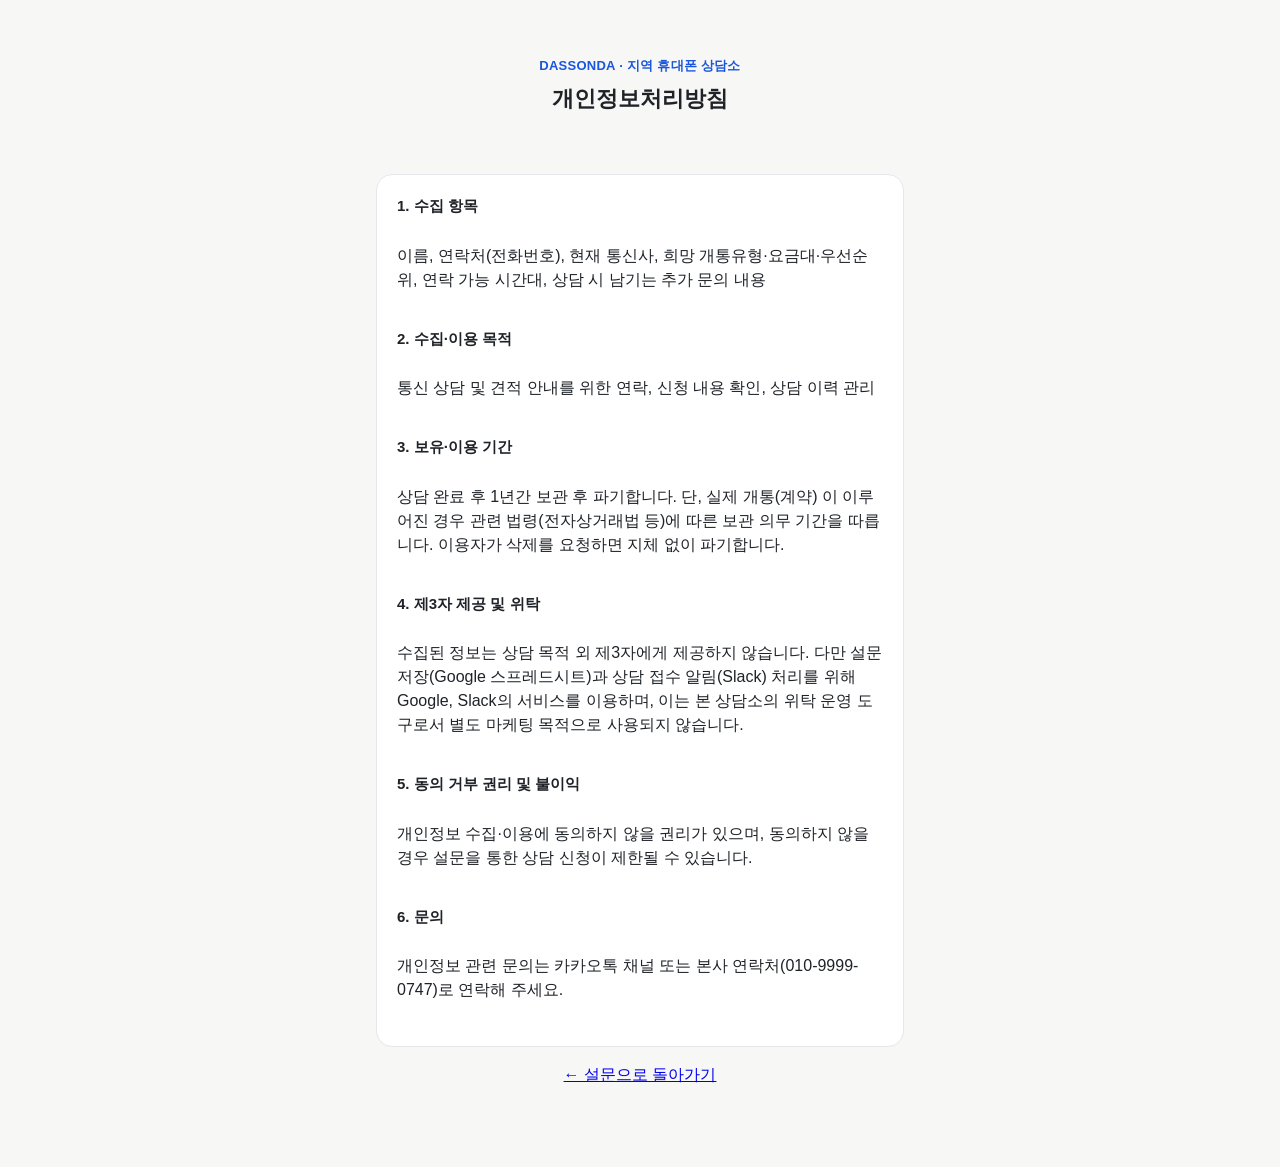
==== privacy.html @ 9d157f2b "다쏜다 설문페이지 초기 배포" ====
<!DOCTYPE html>
<html lang="ko">
<head>
<meta charset="UTF-8" />
<meta name="viewport" content="width=device-width, initial-scale=1.0" />
<title>개인정보처리방침 | 다쏜다 통신 상담</title>
<link rel="stylesheet" href="style.css" />
</head>
<body>
<div class="wrap">
  <header class="hero">
    <div class="eyebrow">DASSONDA · 지역 휴대폰 상담소</div>
    <h1>개인정보처리방침</h1>
  </header>

  <form style="padding-bottom: 8px;">
    <fieldset>
      <legend>1. 수집 항목</legend>
      <p>이름, 연락처(전화번호), 현재 통신사, 희망 개통유형·요금대·우선순위, 연락 가능 시간대,
      상담 시 남기는 추가 문의 내용</p>
    </fieldset>

    <fieldset>
      <legend>2. 수집·이용 목적</legend>
      <p>통신 상담 및 견적 안내를 위한 연락, 신청 내용 확인, 상담 이력 관리</p>
    </fieldset>

    <fieldset>
      <legend>3. 보유·이용 기간</legend>
      <p>상담 완료 후 1년간 보관 후 파기합니다. 단, 실제 개통(계약) 이 이루어진 경우
      관련 법령(전자상거래법 등)에 따른 보관 의무 기간을 따릅니다. 이용자가 삭제를
      요청하면 지체 없이 파기합니다.</p>
    </fieldset>

    <fieldset>
      <legend>4. 제3자 제공 및 위탁</legend>
      <p>수집된 정보는 상담 목적 외 제3자에게 제공하지 않습니다. 다만 설문 저장(Google
      스프레드시트)과 상담 접수 알림(Slack) 처리를 위해 Google, Slack의 서비스를
      이용하며, 이는 본 상담소의 위탁 운영 도구로서 별도 마케팅 목적으로 사용되지
      않습니다.</p>
    </fieldset>

    <fieldset>
      <legend>5. 동의 거부 권리 및 불이익</legend>
      <p>개인정보 수집·이용에 동의하지 않을 권리가 있으며, 동의하지 않을 경우 설문을
      통한 상담 신청이 제한될 수 있습니다.</p>
    </fieldset>

    <fieldset>
      <legend>6. 문의</legend>
      <p>개인정보 관련 문의는 카카오톡 채널 또는 본사 연락처(010-9999-0747)로
      연락해 주세요.</p>
    </fieldset>
  </form>

  <p style="text-align:center;"><a href="index.html">← 설문으로 돌아가기</a></p>
</div>
</body>
</html>
---- style.css ----
:root {
  --bg: #f7f7f5;
  --card: #ffffff;
  --text: #1f2328;
  --muted: #6b7280;
  --accent: #1a56db;
  --accent-dark: #123a9c;
  --border: #e5e7eb;
  --danger: #dc2626;
  --kakao: #fee500;
  --kakao-text: #191919;
}

* {
  box-sizing: border-box;
}

body {
  margin: 0;
  font-family: "Pretendard", "Apple SD Gothic Neo", "Malgun Gothic", sans-serif;
  background: var(--bg);
  color: var(--text);
  line-height: 1.5;
}

.wrap {
  max-width: 560px;
  margin: 0 auto;
  padding: 24px 16px 64px;
}

header.hero {
  padding: 32px 0 24px;
  text-align: center;
}

header.hero .eyebrow {
  color: var(--accent);
  font-weight: 600;
  font-size: 13px;
  letter-spacing: 0.02em;
}

header.hero h1 {
  font-size: 22px;
  line-height: 1.4;
  margin: 8px 0 12px;
}

header.hero p {
  color: var(--muted);
  font-size: 14px;
  margin: 0;
}

.trust-list {
  display: flex;
  flex-direction: column;
  gap: 6px;
  margin: 20px 0 0;
  padding: 16px;
  background: var(--card);
  border: 1px solid var(--border);
  border-radius: 12px;
  font-size: 13px;
  color: var(--muted);
}

.trust-list li {
  list-style: none;
}

form {
  margin-top: 24px;
  background: var(--card);
  border: 1px solid var(--border);
  border-radius: 16px;
  padding: 20px;
}

fieldset {
  border: none;
  padding: 0;
  margin: 0 0 20px;
}

fieldset legend {
  font-weight: 700;
  font-size: 15px;
  margin-bottom: 10px;
  padding: 0;
}

.field {
  margin-bottom: 14px;
}

.field label {
  display: block;
  font-size: 13px;
  font-weight: 600;
  margin-bottom: 6px;
}

.field .hint {
  font-weight: 400;
  color: var(--muted);
  font-size: 12px;
}

input[type="text"],
input[type="tel"],
select,
textarea {
  width: 100%;
  padding: 11px 12px;
  border: 1px solid var(--border);
  border-radius: 8px;
  font-size: 15px;
  background: #fff;
  color: var(--text);
}

textarea {
  resize: vertical;
  min-height: 64px;
}

.radio-group,
.checkbox-group {
  display: flex;
  flex-wrap: wrap;
  gap: 8px;
}

.radio-group label,
.checkbox-group label {
  display: inline-flex;
  align-items: center;
  gap: 6px;
  border: 1px solid var(--border);
  border-radius: 999px;
  padding: 8px 14px;
  font-size: 13px;
  font-weight: 500;
  cursor: pointer;
  background: #fff;
}

.radio-group input,
.checkbox-group input {
  margin: 0;
}

.consent {
  display: flex;
  align-items: flex-start;
  gap: 8px;
  font-size: 13px;
  border-top: 1px solid var(--border);
  padding-top: 16px;
}

.consent a {
  color: var(--accent);
}

.consent input {
  margin-top: 3px;
}

button.submit {
  width: 100%;
  margin-top: 16px;
  padding: 14px;
  border: none;
  border-radius: 10px;
  background: var(--accent);
  color: #fff;
  font-size: 16px;
  font-weight: 700;
  cursor: pointer;
}

button.submit:disabled {
  background: #9ca3af;
  cursor: not-allowed;
}

.error-msg {
  color: var(--danger);
  font-size: 13px;
  margin-top: 8px;
  display: none;
}

.error-msg.show {
  display: block;
}

.state {
  display: none;
  text-align: center;
  padding: 40px 16px;
}

.state.show {
  display: block;
}

.state h2 {
  font-size: 19px;
  margin-bottom: 8px;
}

.state p {
  color: var(--muted);
  font-size: 14px;
  margin-bottom: 24px;
}

.kakao-actions {
  display: flex;
  flex-direction: column;
  gap: 10px;
}

.btn-kakao {
  display: inline-flex;
  align-items: center;
  justify-content: center;
  gap: 8px;
  padding: 14px;
  border-radius: 10px;
  background: var(--kakao);
  color: var(--kakao-text);
  font-weight: 700;
  font-size: 15px;
  text-decoration: none;
}

.btn-secondary {
  display: inline-flex;
  align-items: center;
  justify-content: center;
  padding: 13px;
  border-radius: 10px;
  border: 1px solid var(--border);
  background: #fff;
  color: var(--text);
  font-weight: 600;
  font-size: 14px;
  text-decoration: none;
}

footer.site-footer {
  margin-top: 32px;
  text-align: center;
  font-size: 12px;
  color: var(--muted);
}

footer.site-footer a {
  color: var(--muted);
}

/* ===== 위저드 (질문 1개 = 화면 1개) ===== */

#wizard {
  margin-top: 24px;
  background: var(--card);
  border: 1px solid var(--border);
  border-radius: 16px;
  padding: 20px;
}

.wizard-nav {
  display: flex;
  align-items: center;
  justify-content: space-between;
  margin-bottom: 14px;
}

.back-btn {
  border: none;
  background: none;
  color: var(--accent);
  font-size: 13px;
  font-weight: 600;
  cursor: pointer;
  padding: 0;
}

.progress {
  font-size: 12px;
  color: var(--muted);
  font-weight: 600;
}

.q-text {
  font-size: 18px;
  line-height: 1.4;
  margin: 0 0 8px;
}

.q-help {
  font-size: 13px;
  color: var(--muted);
  margin: 0 0 16px;
}

.q-text-input {
  width: 100%;
  padding: 11px 12px;
  border: 1px solid var(--border);
  border-radius: 8px;
  font-size: 15px;
  margin-bottom: 12px;
}

.option-list {
  display: flex;
  flex-direction: column;
  gap: 10px;
  margin-bottom: 8px;
}

.option-list.multi {
  margin-bottom: 16px;
}

.option-btn {
  width: 100%;
  text-align: left;
  padding: 14px 16px;
  border: 1px solid var(--border);
  border-radius: 10px;
  background: #fff;
  font-size: 15px;
  font-weight: 500;
  color: var(--text);
  cursor: pointer;
}

.option-btn:hover {
  border-color: var(--accent);
  background: #f5f8ff;
}

.option-check {
  display: flex;
  align-items: center;
  gap: 10px;
  padding: 12px 14px;
  border: 1px solid var(--border);
  border-radius: 10px;
  font-size: 14px;
  cursor: pointer;
}

.next-btn {
  width: 100%;
  padding: 14px;
  border: none;
  border-radius: 10px;
  background: var(--accent);
  color: #fff;
  font-size: 16px;
  font-weight: 700;
  cursor: pointer;
  margin-top: 4px;
}

.next-btn:disabled {
  background: #9ca3af;
  cursor: not-allowed;
}

/* ===== 결과 화면 ===== */

.result-cards {
  display: flex;
  flex-direction: column;
  gap: 14px;
  margin: 16px 0;
}

.result-card {
  border: 1px solid var(--border);
  border-radius: 12px;
  padding: 16px;
  text-align: left;
  background: var(--card);
}

.result-card h3 {
  margin: 0 0 8px;
  font-size: 16px;
}

.result-card p {
  margin: 0 0 6px;
  font-size: 14px;
  color: var(--text);
}

.result-card .tone {
  color: var(--muted);
  font-style: italic;
  font-size: 13px;
}

.warn-banner {
  background: #fef3c7;
  border: 1px solid #f59e0b;
  border-radius: 10px;
  padding: 12px 14px;
  font-size: 13px;
  text-align: left;
  margin-bottom: 12px;
}

.urgent-badge {
  background: #fee2e2;
  border: 1px solid var(--danger);
  color: var(--danger);
  border-radius: 10px;
  padding: 10px 14px;
  font-size: 13px;
  font-weight: 700;
  text-align: center;
  margin-bottom: 12px;
}

.disclaimer {
  font-size: 12px;
  color: var(--muted);
  text-align: center;
  margin: 12px 0;
}
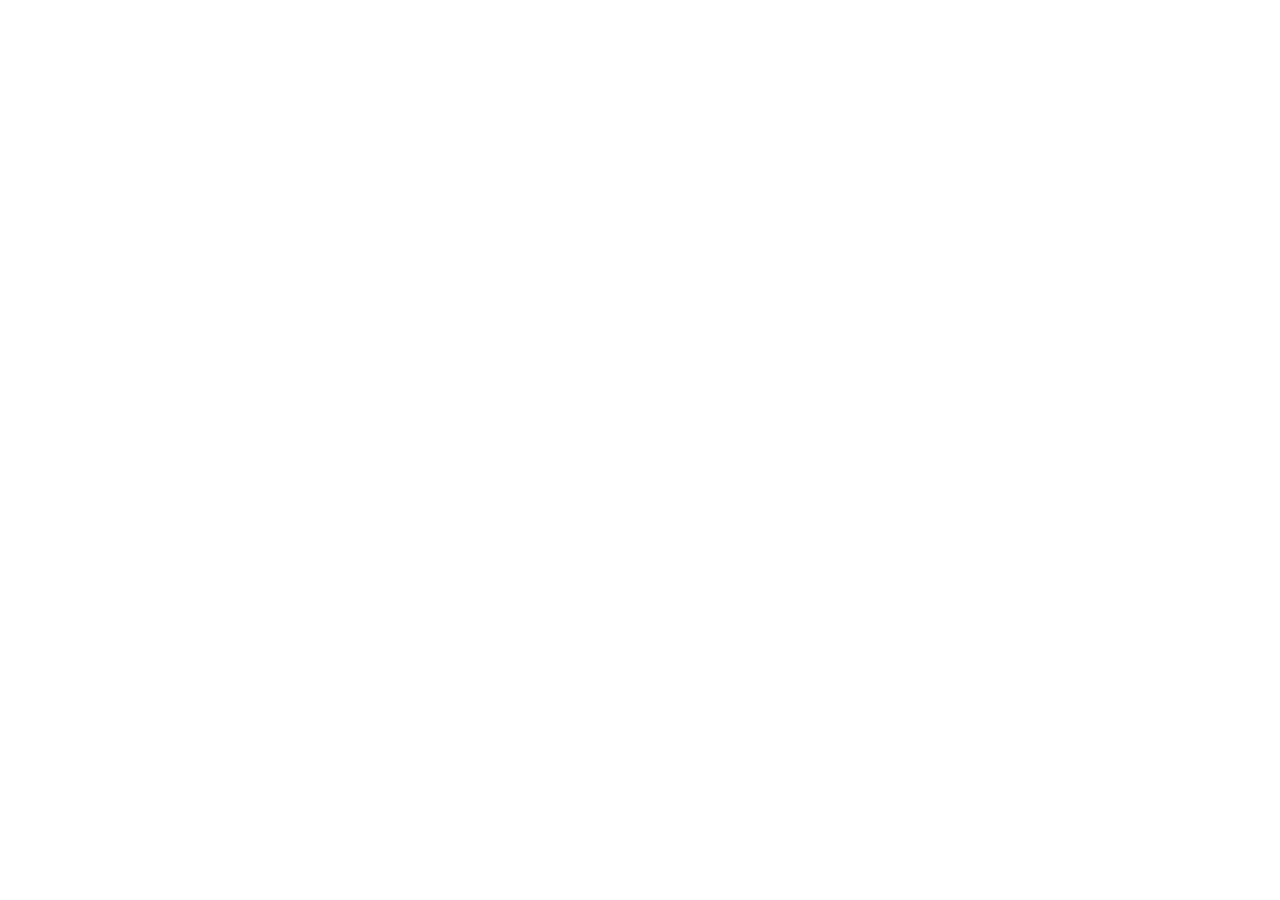
==== commit 4889f6b0: "feat: 고원규통신 디자인 적용, 홈페이지 정책에 맞춘 동의·상품 구성 - 상단 고원규통신 로고 + 다쏜다 광명사거리역점, 메인 문구 교체 - 동의: 전체/수집·이용/제3자 제공" ====
--- a/privacy.html
+++ b/privacy.html
@@ -3,57 +3,12 @@
 <head>
 <meta charset="UTF-8" />
 <meta name="viewport" content="width=device-width, initial-scale=1.0" />
-<title>개인정보처리방침 | 다쏜다 통신 상담</title>
-<link rel="stylesheet" href="style.css" />
+<title>개인정보처리방침 | 고원규통신</title>
+<!-- 개인정보처리방침은 홈페이지 한 곳에서만 관리한다 (2026-10-02). 예전 링크는 여기로 옮겨 보낸다. -->
+<meta http-equiv="refresh" content="0; url=https://go1q.co.kr/privacy.html" />
+<link rel="canonical" href="https://go1q.co.kr/privacy.html" />
 </head>
 <body>
-<div class="wrap">
-  <header class="hero">
-    <div class="eyebrow">DASSONDA · 지역 휴대폰 상담소</div>
-    <h1>개인정보처리방침</h1>
-  </header>
-
-  <form style="padding-bottom: 8px;">
-    <fieldset>
-      <legend>1. 수집 항목</legend>
-      <p>이름, 연락처(전화번호), 현재 통신사, 희망 개통유형·요금대·우선순위, 연락 가능 시간대,
-      상담 시 남기는 추가 문의 내용</p>
-    </fieldset>
-
-    <fieldset>
-      <legend>2. 수집·이용 목적</legend>
-      <p>통신 상담 및 견적 안내를 위한 연락, 신청 내용 확인, 상담 이력 관리</p>
-    </fieldset>
-
-    <fieldset>
-      <legend>3. 보유·이용 기간</legend>
-      <p>상담 완료 후 1년간 보관 후 파기합니다. 단, 실제 개통(계약) 이 이루어진 경우
-      관련 법령(전자상거래법 등)에 따른 보관 의무 기간을 따릅니다. 이용자가 삭제를
-      요청하면 지체 없이 파기합니다.</p>
-    </fieldset>
-
-    <fieldset>
-      <legend>4. 제3자 제공 및 위탁</legend>
-      <p>수집된 정보는 상담 목적 외 제3자에게 제공하지 않습니다. 다만 설문 저장(Google
-      스프레드시트)과 상담 접수 알림(Slack) 처리를 위해 Google, Slack의 서비스를
-      이용하며, 이는 본 상담소의 위탁 운영 도구로서 별도 마케팅 목적으로 사용되지
-      않습니다.</p>
-    </fieldset>
-
-    <fieldset>
-      <legend>5. 동의 거부 권리 및 불이익</legend>
-      <p>개인정보 수집·이용에 동의하지 않을 권리가 있으며, 동의하지 않을 경우 설문을
-      통한 상담 신청이 제한될 수 있습니다.</p>
-    </fieldset>
-
-    <fieldset>
-      <legend>6. 문의</legend>
-      <p>개인정보 관련 문의는 카카오톡 채널 또는 본사 연락처(010-9999-0747)로
-      연락해 주세요.</p>
-    </fieldset>
-  </form>
-
-  <p style="text-align:center;"><a href="index.html">← 설문으로 돌아가기</a></p>
-</div>
+<p><a href="https://go1q.co.kr/privacy.html">고원규통신 개인정보처리방침으로 이동합니다</a></p>
 </body>
 </html>
